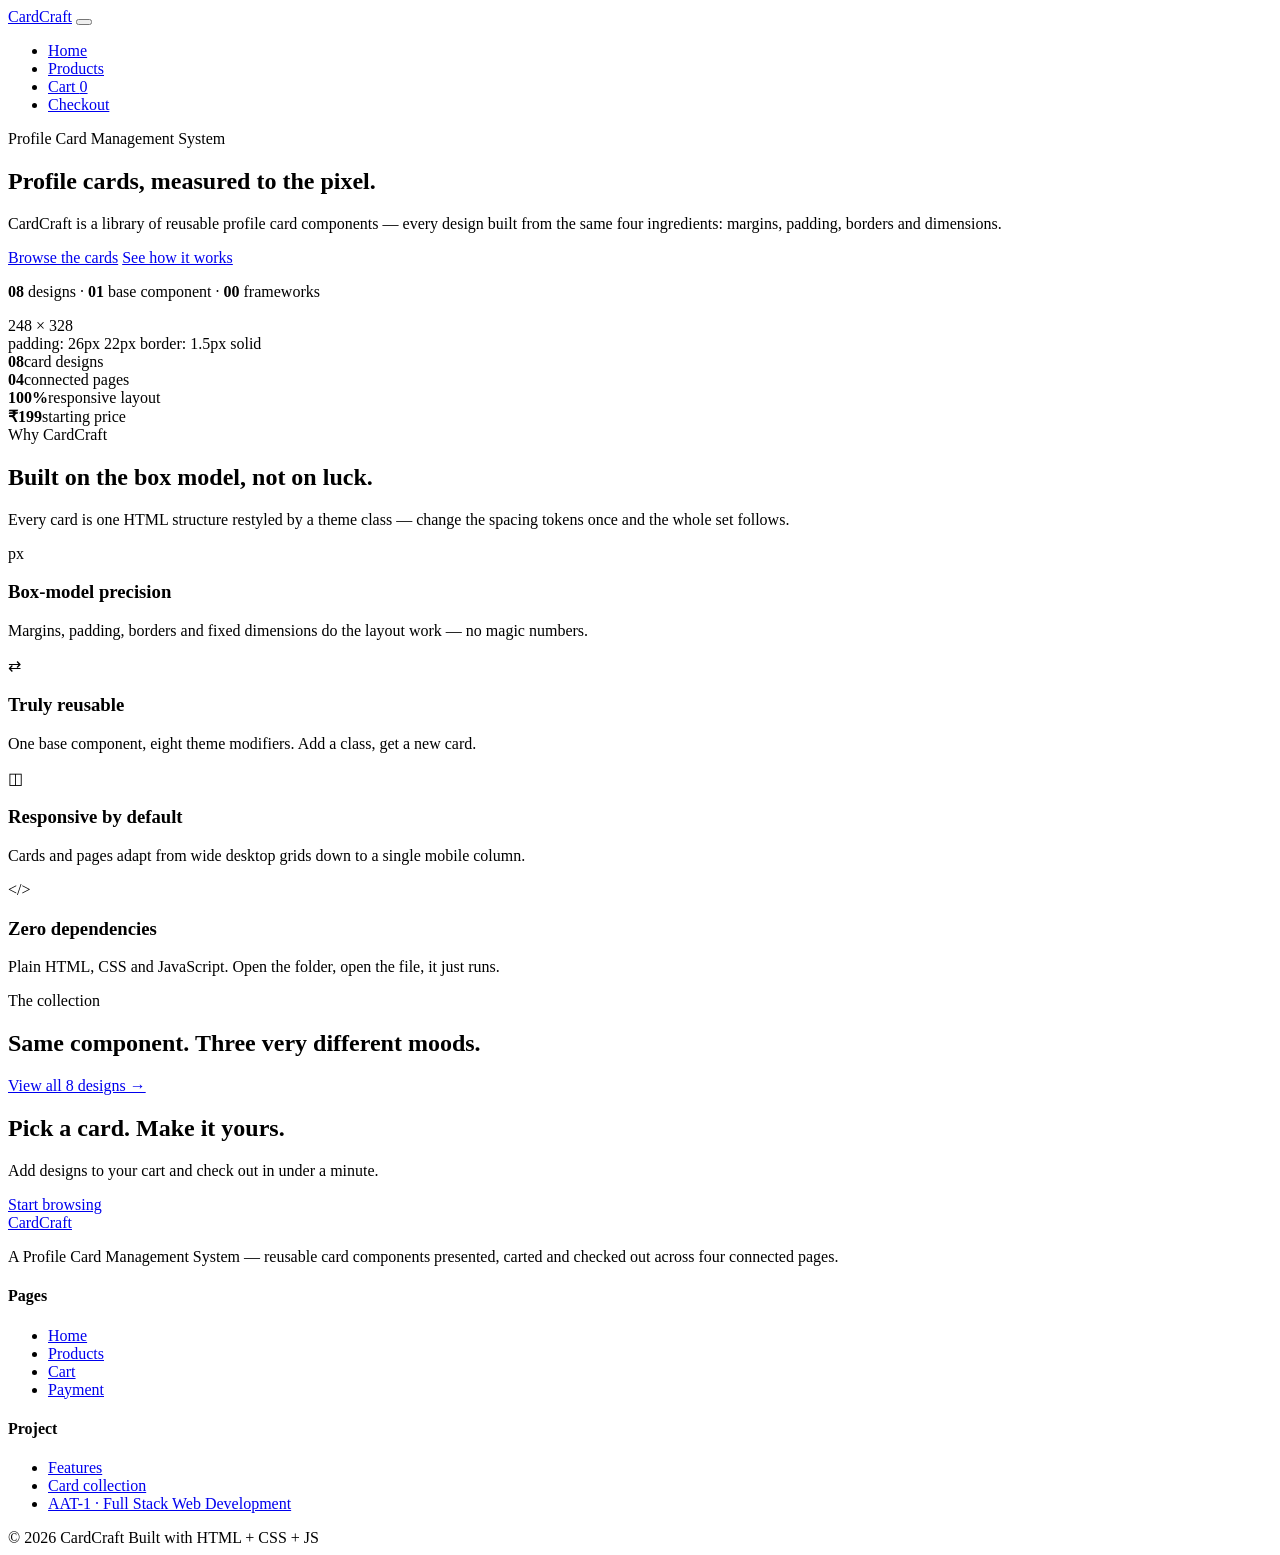
==== index.html @ 4a5d31cc "Add files via upload" ====
<!DOCTYPE html>
<html lang="en">
<head>
  <meta charset="UTF-8" />
  <meta name="viewport" content="width=device-width, initial-scale=1.0" />
  <title>CardCraft — Profile Card Management System</title>
  <meta name="description" content="A shop for reusable profile card components built with margins, padding, borders and dimensions." />
  <link rel="preconnect" href="https://fonts.googleapis.com" />
  <link rel="preconnect" href="https://fonts.gstatic.com" crossorigin />
  <link href="https://fonts.googleapis.com/css2?family=Bricolage+Grotesque:wght@600;800&family=IBM+Plex+Mono:wght@400;500;600&family=Instrument+Sans:wght@400;500;600;700&display=swap" rel="stylesheet" />
  <link rel="stylesheet" href="css/style.css" />
</head>
<body data-page="home">

  <!-- ═══════════ NAVBAR ═══════════ -->
  <header class="navbar">
    <div class="container nav-inner">
      <a href="index.html" class="brand"><span class="brand-mark"></span>CardCraft</a>
      <button class="burger" id="burger" aria-label="Open menu" aria-expanded="false">
        <span></span><span></span><span></span>
      </button>
      <ul class="nav-links" id="navLinks">
        <li><a href="index.html" class="active">Home</a></li>
        <li><a href="products.html">Products</a></li>
        <li><a href="cart.html" class="cart-link">Cart <span class="cart-badge" id="cartCount">0</span></a></li>
        <li><a href="payment.html">Checkout</a></li>
      </ul>
    </div>
  </header>

  <main>
    <!-- ═══════════ HERO ═══════════ -->
    <section class="hero">
      <div class="container hero-grid">
        <div>
          <span class="eyebrow">Profile Card Management System</span>
          <h1>Profile cards, measured to the <span class="accent">pixel</span>.</h1>
          <p class="hero-sub">
            CardCraft is a library of reusable profile card components — every design
            built from the same four ingredients: margins, padding, borders and dimensions.
          </p>
          <div class="hero-actions">
            <a href="products.html" class="btn btn-primary">Browse the cards</a>
            <a href="#features" class="btn btn-ghost">See how it works</a>
          </div>
          <p class="hero-note"><b>08</b> designs &middot; <b>01</b> base component &middot; <b>00</b> frameworks</p>
        </div>

        <!-- signature element: card on a design-tool canvas, selected -->
        <div class="canvas" aria-hidden="true">
          <div class="selection">
            <span class="handle tl"></span><span class="handle tr"></span>
            <span class="handle bl"></span><span class="handle br"></span>
            <div id="heroCard"></div>
            <span class="dim-tag">248 &times; 328</span>
          </div>
          <span class="spec-chip chip-1">padding: 26px 22px</span>
          <span class="spec-chip amber chip-2">border: 1.5px solid</span>
        </div>
      </div>
    </section>

    <!-- ═══════════ SPEC STRIP ═══════════ -->
    <section class="spec-strip">
      <div class="container spec-grid">
        <div class="spec-item"><b>08</b><span>card designs</span></div>
        <div class="spec-item"><b>04</b><span>connected pages</span></div>
        <div class="spec-item"><b>100%</b><span>responsive layout</span></div>
        <div class="spec-item"><b>&#8377;199</b><span>starting price</span></div>
      </div>
    </section>

    <!-- ═══════════ FEATURES ═══════════ -->
    <section class="section" id="features">
      <div class="container">
        <div class="section-head">
          <span class="eyebrow">Why CardCraft</span>
          <h2>Built on the box model, not on luck.</h2>
          <p>Every card is one HTML structure restyled by a theme class — change the
             spacing tokens once and the whole set follows.</p>
        </div>
        <div class="features-grid">
          <article class="feature">
            <div class="feature-icon">px</div>
            <h3>Box-model precision</h3>
            <p>Margins, padding, borders and fixed dimensions do the layout work — no magic numbers.</p>
          </article>
          <article class="feature">
            <div class="feature-icon">&#8644;</div>
            <h3>Truly reusable</h3>
            <p>One base component, eight theme modifiers. Add a class, get a new card.</p>
          </article>
          <article class="feature">
            <div class="feature-icon">&#9707;</div>
            <h3>Responsive by default</h3>
            <p>Cards and pages adapt from wide desktop grids down to a single mobile column.</p>
          </article>
          <article class="feature">
            <div class="feature-icon">&lt;/&gt;</div>
            <h3>Zero dependencies</h3>
            <p>Plain HTML, CSS and JavaScript. Open the folder, open the file, it just runs.</p>
          </article>
        </div>
      </div>
    </section>

    <!-- ═══════════ SHOWCASE ═══════════ -->
    <section class="section" style="padding-top:0;">
      <div class="container">
        <div class="section-head">
          <span class="eyebrow">The collection</span>
          <h2>Same component. Three very different moods.</h2>
        </div>
        <div class="showcase-grid" id="showcase">
          <!-- filled by js/script.js -->
        </div>
        <div class="showcase-more">
          <a href="products.html" class="btn btn-ghost">View all 8 designs &rarr;</a>
        </div>
      </div>
    </section>

    <!-- ═══════════ CTA ═══════════ -->
    <section class="section" style="padding-top:0;">
      <div class="container">
        <div class="cta-band">
          <h2>Pick a card. Make it yours.</h2>
          <p>Add designs to your cart and check out in under a minute.</p>
          <a href="products.html" class="btn btn-primary">Start browsing</a>
        </div>
      </div>
    </section>
  </main>

  <!-- ═══════════ FOOTER ═══════════ -->
  <footer class="footer">
    <div class="container">
      <div class="footer-grid">
        <div>
          <a href="index.html" class="brand"><span class="brand-mark"></span>CardCraft</a>
          <p class="footer-blurb">A Profile Card Management System — reusable card components
             presented, carted and checked out across four connected pages.</p>
        </div>
        <div>
          <h4>Pages</h4>
          <ul>
            <li><a href="index.html">Home</a></li>
            <li><a href="products.html">Products</a></li>
            <li><a href="cart.html">Cart</a></li>
            <li><a href="payment.html">Payment</a></li>
          </ul>
        </div>
        <div>
          <h4>Project</h4>
          <ul>
            <li><a href="#features">Features</a></li>
            <li><a href="products.html">Card collection</a></li>
            <li><a href="#">AAT-1 · Full Stack Web Development</a></li>
          </ul>
        </div>
      </div>
      <div class="footer-bottom">
        <span>&copy; 2026 CardCraft</span>
        <span>Built with HTML + CSS + JS</span>
      </div>
    </div>
  </footer>

  <div class="toast" id="toast" role="status" aria-live="polite"></div>
  <script src="js/script.js" defer></script>
</body>
</html>
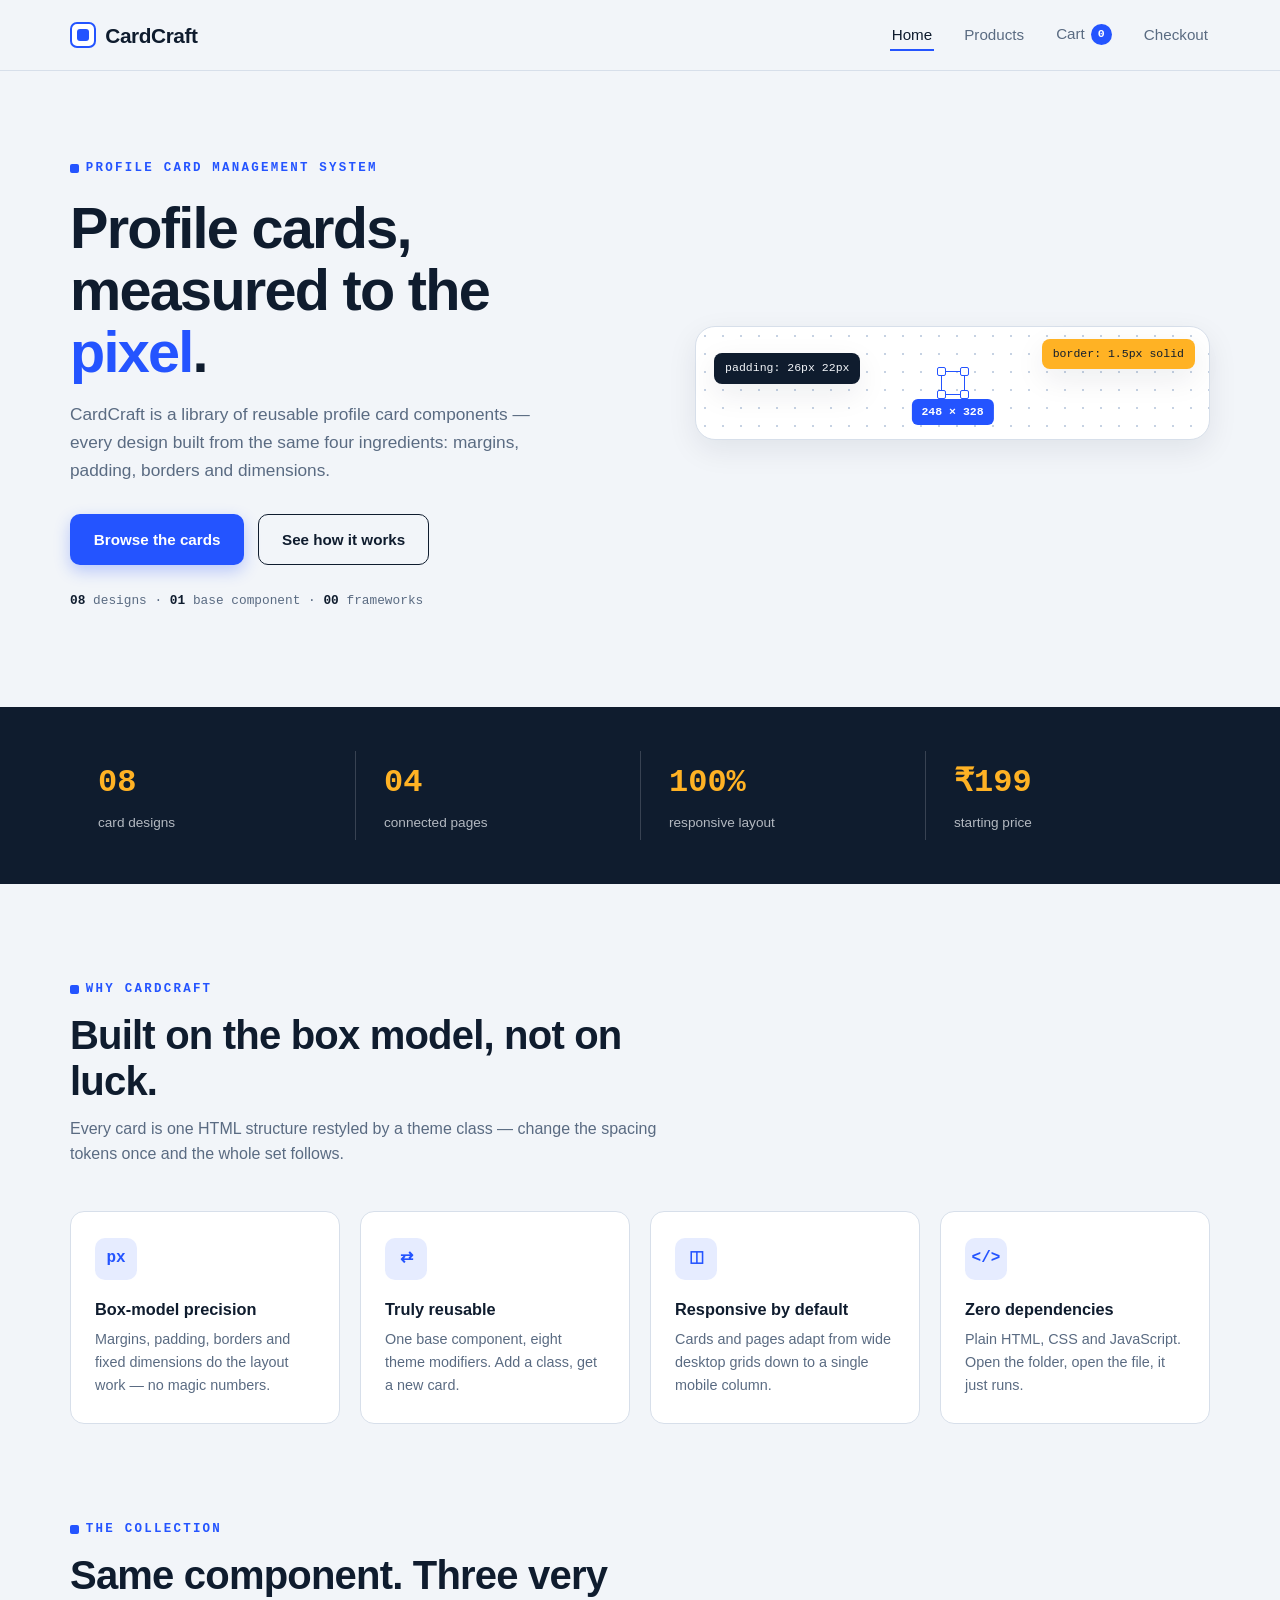
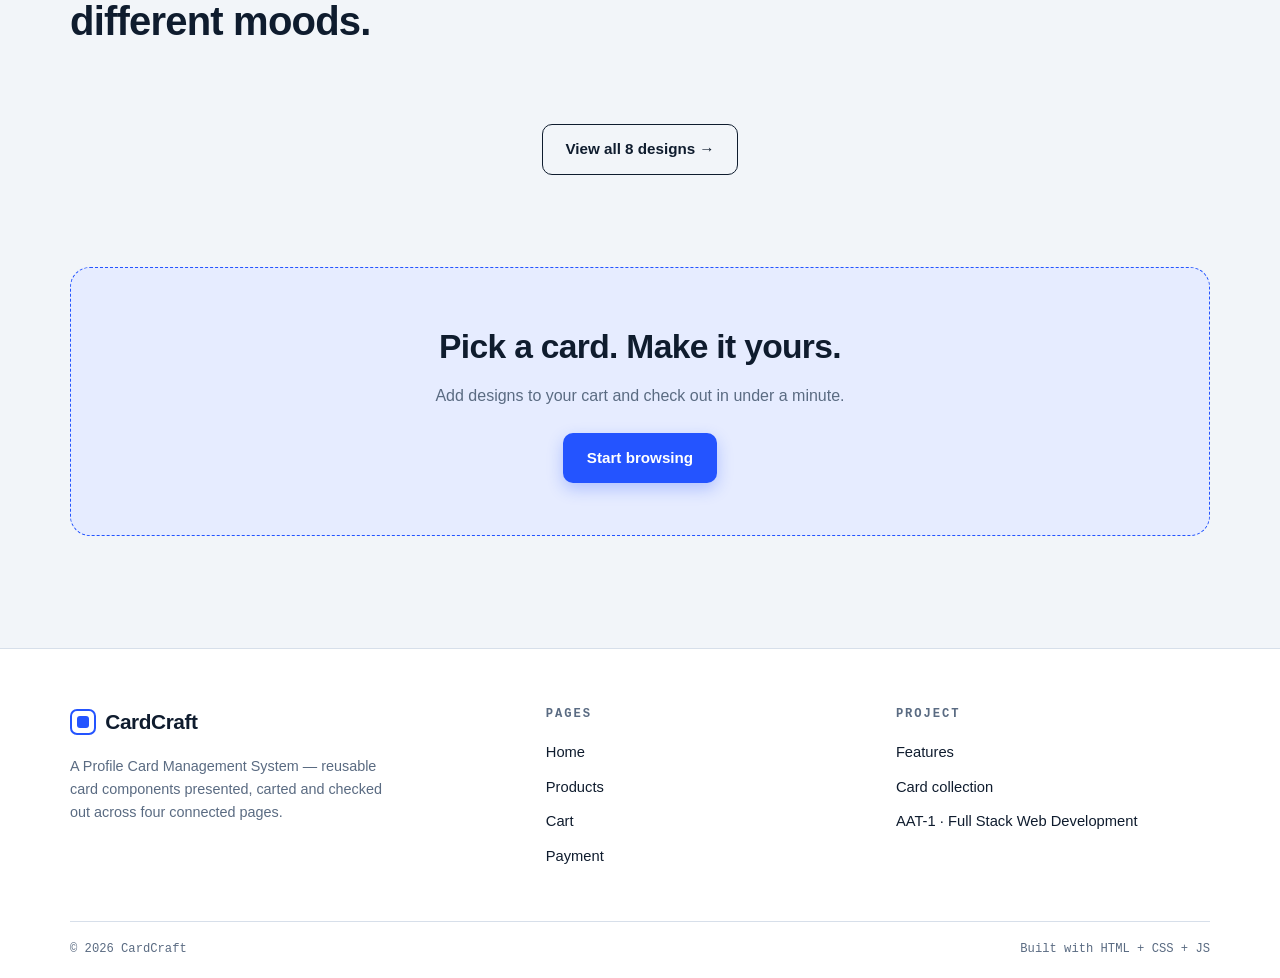
==== commit 88d27304: "Update index.html" ====
--- a/index.html
+++ b/index.html
@@ -8,7 +8,7 @@
   <link rel="preconnect" href="https://fonts.googleapis.com" />
   <link rel="preconnect" href="https://fonts.gstatic.com" crossorigin />
   <link href="https://fonts.googleapis.com/css2?family=Bricolage+Grotesque:wght@600;800&family=IBM+Plex+Mono:wght@400;500;600&family=Instrument+Sans:wght@400;500;600;700&display=swap" rel="stylesheet" />
-  <link rel="stylesheet" href="css/style.css" />
+  <link rel="stylesheet" href="style.css" />
 </head>
 <body data-page="home">
 
--- a/style.css
+++ b/style.css
@@ -0,0 +1,1056 @@
+/* ═══════════════════════════════════════════════════════════════
+   CARDCRAFT — Profile Card Management System  (AAT-1)
+   style.css — single shared stylesheet for all four pages
+   Design language: "design-tool blueprint" — dotted canvas,
+   selection outlines, and dimension labels, because this project
+   is literally about margins, padding, borders and dimensions.
+   ═══════════════════════════════════════════════════════════════ */
+
+/* ───────────────────────── 1. Design tokens ───────────────────────── */
+:root {
+  /* palette */
+  --paper: #f2f5f9;        /* blueprint paper background   */
+  --panel: #ffffff;        /* raised surfaces              */
+  --ink:   #0f1c2e;        /* primary text (deep navy)     */
+  --muted: #5a6b82;        /* secondary text               */
+  --line:  #d7dfea;        /* hairlines and borders        */
+  --dot:   #c6d2e3;        /* canvas grid dots             */
+  --blue:  #2454ff;        /* selection blue (accent)      */
+  --blue-ink: #1b41e6;     /* accent hover                 */
+  --blue-soft: #e6ecff;    /* accent tint                  */
+  --amber: #ffb224;        /* highlight / badge            */
+  --red:   #e5484d;        /* validation errors            */
+  --green: #18a06a;        /* success                      */
+
+  /* type */
+  --font-display: "Bricolage Grotesque", "Arial Black", sans-serif;
+  --font-body: "Instrument Sans", "Segoe UI", Arial, sans-serif;
+  --font-mono: "IBM Plex Mono", "Courier New", monospace;
+
+  /* geometry */
+  --radius: 14px;
+  --radius-sm: 10px;
+  --shadow: 0 10px 30px rgba(15, 28, 46, 0.08);
+  --shadow-lift: 0 16px 40px rgba(15, 28, 46, 0.14);
+}
+
+/* ───────────────────────── 2. Reset & base ───────────────────────── */
+* { margin: 0; padding: 0; box-sizing: border-box; }
+
+html { scroll-behavior: smooth; }
+
+body {
+  font-family: var(--font-body);
+  background: var(--paper);
+  color: var(--ink);
+  line-height: 1.6;
+  -webkit-font-smoothing: antialiased;
+}
+
+img { max-width: 100%; display: block; }
+a { color: inherit; text-decoration: none; }
+button { font-family: inherit; cursor: pointer; }
+input, select { font-family: inherit; }
+
+:focus-visible {
+  outline: 2px solid var(--blue);
+  outline-offset: 3px;
+  border-radius: 4px;
+}
+
+.container { width: min(1140px, 92%); margin-inline: auto; }
+
+/* mono eyebrow label used above every section heading */
+.eyebrow {
+  font-family: var(--font-mono);
+  font-size: 0.78rem;
+  font-weight: 600;
+  letter-spacing: 0.18em;
+  text-transform: uppercase;
+  color: var(--blue);
+  display: inline-flex;
+  align-items: center;
+  gap: 0.55em;
+}
+.eyebrow::before {
+  content: "";
+  width: 9px; height: 9px;
+  background: var(--blue);
+  border-radius: 2px;
+}
+
+.section { padding: 92px 0; }
+.section-head { max-width: 620px; margin-bottom: 44px; }
+.section-head h2 {
+  font-family: var(--font-display);
+  font-size: clamp(1.7rem, 3.4vw, 2.5rem);
+  font-weight: 800;
+  line-height: 1.15;
+  letter-spacing: -0.02em;
+  margin-top: 10px;
+}
+.section-head p { color: var(--muted); margin-top: 12px; }
+
+/* ───────────────────────── 3. Buttons ───────────────────────── */
+.btn {
+  display: inline-flex;
+  align-items: center;
+  justify-content: center;
+  gap: 0.5em;
+  padding: 0.8em 1.5em;
+  border-radius: var(--radius-sm);
+  border: 1.5px solid transparent;
+  font-weight: 600;
+  font-size: 0.95rem;
+  transition: transform 0.15s ease, background 0.15s ease, box-shadow 0.15s ease;
+}
+.btn:active { transform: translateY(1px); }
+
+.btn-primary {
+  background: var(--blue);
+  color: #fff;
+  box-shadow: 0 6px 16px rgba(36, 84, 255, 0.28);
+}
+.btn-primary:hover { background: var(--blue-ink); }
+
+.btn-ghost {
+  background: transparent;
+  color: var(--ink);
+  border-color: var(--ink);
+}
+.btn-ghost:hover { background: var(--ink); color: var(--paper); }
+
+.btn-block { width: 100%; }
+.btn[disabled] { opacity: 0.45; cursor: not-allowed; box-shadow: none; }
+
+/* ───────────────────────── 4. Navbar ───────────────────────── */
+.navbar {
+  position: sticky;
+  top: 0;
+  z-index: 50;
+  background: rgba(242, 245, 249, 0.88);
+  backdrop-filter: blur(10px);
+  border-bottom: 1.5px solid var(--line);
+}
+.nav-inner {
+  display: flex;
+  align-items: center;
+  justify-content: space-between;
+  padding: 16px 0;
+}
+.brand {
+  font-family: var(--font-display);
+  font-weight: 800;
+  font-size: 1.3rem;
+  letter-spacing: -0.02em;
+  display: inline-flex;
+  align-items: center;
+  gap: 0.45em;
+}
+.brand-mark {
+  width: 26px; height: 26px;
+  border: 2px solid var(--blue);
+  border-radius: 7px;
+  position: relative;
+  background: var(--panel);
+}
+.brand-mark::after {
+  content: "";
+  position: absolute;
+  inset: 5px;
+  background: var(--blue);
+  border-radius: 3px;
+}
+
+.nav-links {
+  display: flex;
+  align-items: center;
+  gap: 28px;
+  list-style: none;
+}
+.nav-links a {
+  font-weight: 500;
+  font-size: 0.95rem;
+  color: var(--muted);
+  padding: 6px 2px;
+  border-bottom: 2px solid transparent;
+  transition: color 0.15s ease;
+}
+.nav-links a:hover { color: var(--ink); }
+.nav-links a.active { color: var(--ink); border-bottom-color: var(--blue); }
+
+.cart-link { position: relative; display: inline-flex; align-items: center; gap: 6px; }
+.cart-badge {
+  min-width: 21px; height: 21px;
+  padding: 0 5px;
+  border-radius: 999px;
+  background: var(--blue);
+  color: #fff;
+  font-family: var(--font-mono);
+  font-size: 0.72rem;
+  font-weight: 600;
+  display: inline-flex;
+  align-items: center;
+  justify-content: center;
+}
+
+.burger {
+  display: none;
+  flex-direction: column;
+  gap: 5px;
+  background: none;
+  border: 1.5px solid var(--line);
+  border-radius: 8px;
+  padding: 9px 10px;
+}
+.burger span { width: 20px; height: 2px; background: var(--ink); border-radius: 2px; }
+
+/* ───────────────────────── 5. Hero (landing) ───────────────────────── */
+.hero { padding: 84px 0 96px; overflow: hidden; }
+.hero-grid {
+  display: grid;
+  grid-template-columns: 1.05fr 0.95fr;
+  gap: 56px;
+  align-items: center;
+}
+.hero h1 {
+  font-family: var(--font-display);
+  font-size: clamp(2.3rem, 5vw, 3.6rem);
+  font-weight: 800;
+  line-height: 1.08;
+  letter-spacing: -0.03em;
+  margin-top: 16px;
+}
+.hero h1 .accent { color: var(--blue); }
+.hero-sub { color: var(--muted); font-size: 1.08rem; max-width: 480px; margin-top: 18px; }
+.hero-actions { display: flex; gap: 14px; margin-top: 30px; flex-wrap: wrap; }
+.hero-note {
+  margin-top: 26px;
+  font-family: var(--font-mono);
+  font-size: 0.8rem;
+  color: var(--muted);
+}
+.hero-note b { color: var(--ink); }
+
+/* the "canvas" — dotted grid stage that holds the signature card */
+.canvas {
+  position: relative;
+  border: 1.5px solid var(--line);
+  border-radius: 20px;
+  background-color: var(--panel);
+  background-image: radial-gradient(var(--dot) 1.2px, transparent 1.2px);
+  background-size: 18px 18px;
+  padding: 56px 40px;
+  display: flex;
+  justify-content: center;
+  box-shadow: var(--shadow);
+}
+
+/* selection frame — the Figma-style outline + handles + dimensions */
+.selection { position: relative; }
+.selection::before {
+  content: "";
+  position: absolute;
+  inset: -12px;
+  border: 1.5px solid var(--blue);
+  border-radius: 4px;
+  pointer-events: none;
+}
+.handle {
+  position: absolute;
+  width: 9px; height: 9px;
+  background: #fff;
+  border: 1.5px solid var(--blue);
+  border-radius: 2px;
+  z-index: 2;
+}
+.handle.tl { top: -16px; left: -16px; }
+.handle.tr { top: -16px; right: -16px; }
+.handle.bl { bottom: -16px; left: -16px; }
+.handle.br { bottom: -16px; right: -16px; }
+
+.dim-tag {
+  position: absolute;
+  left: 50%;
+  bottom: -42px;
+  transform: translateX(-50%);
+  background: var(--blue);
+  color: #fff;
+  font-family: var(--font-mono);
+  font-size: 0.72rem;
+  font-weight: 600;
+  padding: 4px 10px;
+  border-radius: 6px;
+  white-space: nowrap;
+}
+
+/* floating spec chips around the hero card */
+.spec-chip {
+  position: absolute;
+  background: var(--ink);
+  color: var(--paper);
+  font-family: var(--font-mono);
+  font-size: 0.72rem;
+  padding: 6px 11px;
+  border-radius: 8px;
+  box-shadow: var(--shadow);
+  white-space: nowrap;
+}
+.spec-chip.amber { background: var(--amber); color: var(--ink); }
+.chip-1 { top: 26px; left: 18px; }
+.chip-2 { bottom: 70px; right: 14px; }
+
+@keyframes floaty {
+  0%, 100% { transform: translateY(0); }
+  50% { transform: translateY(-7px); }
+}
+.canvas .selection { animation: floaty 5.5s ease-in-out infinite; }
+@media (prefers-reduced-motion: reduce) {
+  .canvas .selection { animation: none; }
+  html { scroll-behavior: auto; }
+}
+
+/* ───────────────────────── 6. Spec strip (stats) ───────────────────────── */
+.spec-strip { background: var(--ink); color: var(--paper); }
+.spec-grid {
+  display: grid;
+  grid-template-columns: repeat(4, 1fr);
+  padding: 44px 0;
+}
+.spec-item {
+  padding: 6px 28px;
+  border-left: 1.5px solid rgba(242, 245, 249, 0.18);
+}
+.spec-item:first-child { border-left: none; }
+.spec-item b {
+  display: block;
+  font-family: var(--font-mono);
+  font-size: 2rem;
+  font-weight: 600;
+  color: var(--amber);
+}
+.spec-item span { font-size: 0.85rem; color: rgba(242, 245, 249, 0.72); }
+
+/* ───────────────────────── 7. Feature cards ───────────────────────── */
+.features-grid {
+  display: grid;
+  grid-template-columns: repeat(4, 1fr);
+  gap: 20px;
+}
+.feature {
+  background: var(--panel);
+  border: 1.5px solid var(--line);
+  border-radius: var(--radius);
+  padding: 26px 24px;
+  transition: transform 0.18s ease, box-shadow 0.18s ease, border-color 0.18s ease;
+}
+.feature:hover {
+  transform: translateY(-4px);
+  box-shadow: var(--shadow-lift);
+  border-color: var(--blue);
+}
+.feature-icon {
+  width: 42px; height: 42px;
+  border-radius: 10px;
+  background: var(--blue-soft);
+  color: var(--blue);
+  display: grid;
+  place-items: center;
+  font-family: var(--font-mono);
+  font-weight: 600;
+  margin-bottom: 16px;
+}
+.feature h3 { font-size: 1.02rem; font-weight: 700; margin-bottom: 6px; }
+.feature p { font-size: 0.9rem; color: var(--muted); }
+
+/* ───────────────────────── 8. Showcase (landing preview) ───────────────────────── */
+.showcase-grid {
+  display: grid;
+  grid-template-columns: repeat(3, 1fr);
+  gap: 22px;
+}
+.showcase-cell {
+  border: 1.5px solid var(--line);
+  border-radius: var(--radius);
+  background-color: var(--panel);
+  background-image: radial-gradient(var(--dot) 1.2px, transparent 1.2px);
+  background-size: 18px 18px;
+  padding: 34px 20px;
+  display: flex;
+  justify-content: center;
+}
+.showcase-more { text-align: center; margin-top: 36px; }
+
+/* ───────────────────────── 9. CTA band ───────────────────────── */
+.cta-band {
+  border: 1.5px dashed var(--blue);
+  border-radius: 20px;
+  background: var(--blue-soft);
+  padding: 52px 40px;
+  text-align: center;
+}
+.cta-band h2 {
+  font-family: var(--font-display);
+  font-size: clamp(1.5rem, 3vw, 2.1rem);
+  font-weight: 800;
+  letter-spacing: -0.02em;
+}
+.cta-band p { color: var(--muted); margin: 10px 0 24px; }
+
+/* ───────────────────────── 10. Page hero (inner pages) ───────────────────────── */
+.page-head { padding: 60px 0 8px; }
+.page-head h1 {
+  font-family: var(--font-display);
+  font-size: clamp(1.9rem, 4vw, 2.7rem);
+  font-weight: 800;
+  letter-spacing: -0.02em;
+  margin-top: 12px;
+}
+.page-head p { color: var(--muted); margin-top: 10px; max-width: 560px; }
+
+/* ───────────────────────── 11. Product grid ───────────────────────── */
+.filter-row {
+  display: flex;
+  gap: 10px;
+  flex-wrap: wrap;
+  margin: 30px 0 34px;
+}
+.chip {
+  font-family: var(--font-mono);
+  font-size: 0.8rem;
+  font-weight: 500;
+  padding: 8px 16px;
+  border-radius: 999px;
+  border: 1.5px solid var(--line);
+  background: var(--panel);
+  color: var(--muted);
+  transition: all 0.15s ease;
+}
+.chip:hover { border-color: var(--blue); color: var(--blue); }
+.chip.active { background: var(--ink); border-color: var(--ink); color: var(--paper); }
+
+.product-grid {
+  display: grid;
+  grid-template-columns: repeat(auto-fill, minmax(300px, 1fr));
+  gap: 24px;
+  padding-bottom: 96px;
+}
+.product {
+  background: var(--panel);
+  border: 1.5px solid var(--line);
+  border-radius: var(--radius);
+  overflow: hidden;
+  display: flex;
+  flex-direction: column;
+  transition: transform 0.18s ease, box-shadow 0.18s ease;
+}
+.product:hover { transform: translateY(-5px); box-shadow: var(--shadow-lift); }
+
+/* stage = dotted canvas where the live card component is rendered */
+.product-stage {
+  background-color: var(--paper);
+  background-image: radial-gradient(var(--dot) 1.2px, transparent 1.2px);
+  background-size: 16px 16px;
+  border-bottom: 1.5px solid var(--line);
+  padding: 34px 18px;
+  display: flex;
+  justify-content: center;
+  position: relative;
+}
+/* hover = "select the layer": outline + dimension tag appear */
+.product-stage .hover-frame {
+  position: absolute;
+  inset: 14px;
+  border: 1.5px solid var(--blue);
+  border-radius: 6px;
+  opacity: 0;
+  transition: opacity 0.18s ease;
+  pointer-events: none;
+}
+.product-stage .hover-dims {
+  position: absolute;
+  top: 20px;
+  right: 22px;
+  background: var(--blue);
+  color: #fff;
+  font-family: var(--font-mono);
+  font-size: 0.68rem;
+  font-weight: 600;
+  padding: 3px 8px;
+  border-radius: 5px;
+  opacity: 0;
+  transition: opacity 0.18s ease;
+  pointer-events: none;
+}
+.product:hover .hover-frame,
+.product:hover .hover-dims { opacity: 1; }
+
+.product-info { padding: 20px 22px 22px; display: flex; flex-direction: column; gap: 6px; flex: 1; }
+.product-info h3 { font-size: 1.08rem; font-weight: 700; }
+.product-info .tagline { font-size: 0.88rem; color: var(--muted); flex: 1; }
+.product-meta {
+  display: flex;
+  align-items: center;
+  justify-content: space-between;
+  margin-top: 14px;
+}
+.price {
+  font-family: var(--font-mono);
+  font-weight: 600;
+  font-size: 1.1rem;
+}
+.add-btn {
+  background: var(--ink);
+  color: var(--paper);
+  border: none;
+  border-radius: var(--radius-sm);
+  padding: 0.65em 1.2em;
+  font-weight: 600;
+  font-size: 0.88rem;
+  transition: background 0.15s ease, transform 0.15s ease;
+}
+.add-btn:hover { background: var(--blue); }
+.add-btn.added { background: var(--green); }
+.add-btn:active { transform: scale(0.96); }
+
+/* ═══════════════════════════════════════════════════════════════
+   12. THE PROFILE CARD COMPONENT  (.pcard)
+   One reusable base class + eight theme modifiers.
+   This block is the heart of the assignment: every theme is built
+   from margins, padding, borders, dimensions and box shadows.
+   ═══════════════════════════════════════════════════════════════ */
+.pcard {
+  width: 248px;                 /* fixed dimension            */
+  padding: 26px 22px 22px;      /* inner spacing              */
+  border: 1.5px solid var(--line);
+  border-radius: 18px;
+  background: #fff;
+  display: flex;
+  flex-direction: column;
+  align-items: center;
+  text-align: center;
+  font-family: var(--font-body);
+}
+.pcard-cover { display: none; }  /* only some themes use a cover strip */
+.pcard-avatar {
+  width: 64px; height: 64px;
+  border-radius: 50%;
+  display: grid;
+  place-items: center;
+  color: #fff;
+  font-weight: 700;
+  font-size: 1.15rem;
+  letter-spacing: 0.02em;
+  background: linear-gradient(135deg, #64748b, #334155);
+  margin-bottom: 14px;          /* margin separates avatar from name */
+}
+.pcard-name { font-size: 1.06rem; font-weight: 700; line-height: 1.3; }
+.pcard-role { font-size: 0.82rem; color: var(--muted); margin-top: 3px; }
+.pcard-stats {
+  display: flex;
+  justify-content: center;
+  gap: 20px;
+  margin: 16px 0 18px;
+  padding-top: 14px;
+  border-top: 1.5px solid var(--line);
+  width: 100%;
+}
+.pcard-stats div { display: flex; flex-direction: column; }
+.pcard-stats b { font-size: 0.95rem; font-weight: 700; }
+.pcard-stats span { font-size: 0.66rem; text-transform: uppercase; letter-spacing: 0.06em; color: var(--muted); }
+.pcard-btn {
+  display: inline-block;
+  width: 100%;
+  padding: 0.62em 1em;
+  border-radius: 999px;
+  background: var(--ink);
+  color: #fff;
+  font-weight: 600;
+  font-size: 0.85rem;
+}
+
+/* — theme 1 · Minimal Classic — */
+.t-minimal { box-shadow: 0 8px 22px rgba(15, 28, 46, 0.07); }
+
+/* — theme 2 · Sunset Gradient — */
+.t-gradient {
+  background: linear-gradient(145deg, #ff6b4a, #ff3d77);
+  border-color: transparent;
+  color: #fff;
+  box-shadow: 0 14px 34px rgba(255, 61, 119, 0.35);
+}
+.t-gradient .pcard-role { color: rgba(255, 255, 255, 0.85); }
+.t-gradient .pcard-stats { border-top-color: rgba(255, 255, 255, 0.3); }
+.t-gradient .pcard-stats span { color: rgba(255, 255, 255, 0.8); }
+.t-gradient .pcard-avatar { background: rgba(255, 255, 255, 0.22); border: 1.5px solid rgba(255, 255, 255, 0.55); }
+.t-gradient .pcard-btn { background: #fff; color: #ff3d77; }
+
+/* — theme 3 · Dark Mode Pro — */
+.t-dark {
+  background: #14141c;
+  border-color: #2b2b3a;
+  color: #ecebf2;
+  box-shadow: 0 14px 34px rgba(10, 10, 18, 0.45);
+}
+.t-dark .pcard-role { color: #9a99ad; }
+.t-dark .pcard-stats { border-top-color: #2b2b3a; }
+.t-dark .pcard-stats span { color: #9a99ad; }
+.t-dark .pcard-avatar { background: linear-gradient(135deg, #0fc2c0, #2454ff); }
+.t-dark .pcard-btn { background: #ecebf2; color: #14141c; }
+
+/* — theme 4 · Glass Aurora — */
+.t-glass {
+  background: rgba(255, 255, 255, 0.16);
+  backdrop-filter: blur(14px);
+  -webkit-backdrop-filter: blur(14px);
+  border: 1.5px solid rgba(255, 255, 255, 0.5);
+  color: #fff;
+  box-shadow: 0 16px 40px rgba(20, 40, 90, 0.35);
+}
+.t-glass .pcard-role { color: rgba(255, 255, 255, 0.85); }
+.t-glass .pcard-stats { border-top-color: rgba(255, 255, 255, 0.35); }
+.t-glass .pcard-stats span { color: rgba(255, 255, 255, 0.8); }
+.t-glass .pcard-avatar { background: rgba(255, 255, 255, 0.25); border: 1.5px solid rgba(255, 255, 255, 0.6); }
+.t-glass .pcard-btn { background: #fff; color: #4338ca; }
+/* aurora backdrop behind the glass card */
+.stage-glass {
+  background-image: linear-gradient(135deg, #0fc2c0, #5d5fef 55%, #9b5cf6) !important;
+  background-size: cover !important;
+}
+
+/* — theme 5 · Corporate Edge — */
+.t-corporate { padding-top: 0; overflow: hidden; }
+.t-corporate .pcard-cover {
+  display: block;
+  width: calc(100% + 44px);     /* stretch past the padding      */
+  margin: 0 -22px;              /* negative margin trick          */
+  height: 62px;
+  background: #1f3a5f;
+}
+.t-corporate .pcard-avatar {
+  margin-top: -31px;            /* overlap the cover strip        */
+  border: 3px solid #fff;
+  background: linear-gradient(135deg, #33557f, #1f3a5f);
+}
+.t-corporate .pcard-btn { background: #1f3a5f; }
+
+/* — theme 6 · Neo Brutalist — */
+.t-brutal {
+  background: #ffe14d;
+  border: 3px solid #111;
+  border-radius: 8px;
+  box-shadow: 8px 8px 0 #111;
+  color: #111;
+}
+.t-brutal .pcard-role { color: #444; font-weight: 600; }
+.t-brutal .pcard-stats { border-top: 3px solid #111; }
+.t-brutal .pcard-stats span { color: #444; }
+.t-brutal .pcard-avatar { background: #111; border-radius: 8px; }
+.t-brutal .pcard-btn { background: #111; border-radius: 8px; }
+
+/* — theme 7 · Pastel Bloom — */
+.t-pastel {
+  background: #fff0f3;
+  border-color: #f6c6d3;
+  border-radius: 26px;
+  box-shadow: 0 10px 26px rgba(232, 106, 146, 0.2);
+}
+.t-pastel .pcard-avatar { background: linear-gradient(135deg, #f99bb6, #e86a92); }
+.t-pastel .pcard-stats { border-top-color: #f6c6d3; }
+.t-pastel .pcard-btn { background: #e86a92; }
+
+/* — theme 8 · Dev Terminal — */
+.t-terminal {
+  background: #0b1220;
+  border-color: #1e3a2f;
+  border-radius: 12px;
+  color: #d7fbe8;
+  font-family: var(--font-mono);
+  box-shadow: 0 14px 34px rgba(4, 12, 8, 0.5);
+}
+.t-terminal .pcard-role { color: #34d399; font-size: 0.76rem; }
+.t-terminal .pcard-stats { border-top: 1.5px dashed #1e3a2f; }
+.t-terminal .pcard-stats span { color: #6ee7b7; }
+.t-terminal .pcard-avatar { background: linear-gradient(135deg, #10b981, #047857); border-radius: 10px; }
+.t-terminal .pcard-btn { background: transparent; border: 1.5px solid #34d399; color: #34d399; border-radius: 8px; }
+
+/* ───────────────────────── 13. Cart page ───────────────────────── */
+.cart-layout {
+  display: grid;
+  grid-template-columns: 1fr 350px;
+  gap: 28px;
+  align-items: start;
+  padding: 34px 0 96px;
+}
+.cart-list {
+  background: var(--panel);
+  border: 1.5px solid var(--line);
+  border-radius: var(--radius);
+  overflow: hidden;
+}
+.cart-row {
+  display: grid;
+  grid-template-columns: 58px 1fr auto auto auto;
+  gap: 18px;
+  align-items: center;
+  padding: 18px 22px;
+  border-bottom: 1.5px solid var(--line);
+}
+.cart-row:last-child { border-bottom: none; }
+.swatch {
+  width: 54px; height: 54px;
+  border-radius: 12px;
+  border: 1.5px solid var(--line);
+}
+.sw-minimal   { background: #fff; }
+.sw-gradient  { background: linear-gradient(145deg, #ff6b4a, #ff3d77); }
+.sw-dark      { background: #14141c; }
+.sw-glass     { background: linear-gradient(135deg, #0fc2c0, #5d5fef); }
+.sw-corporate { background: #1f3a5f; }
+.sw-brutal    { background: #ffe14d; border: 2px solid #111; }
+.sw-pastel    { background: #fdd4de; }
+.sw-terminal  { background: #0b1220; border-color: #1e3a2f; }
+
+.cart-item-name { font-weight: 700; font-size: 0.98rem; }
+.cart-item-price { font-family: var(--font-mono); font-size: 0.8rem; color: var(--muted); }
+
+.qty {
+  display: inline-flex;
+  align-items: center;
+  border: 1.5px solid var(--line);
+  border-radius: 999px;
+  overflow: hidden;
+}
+.qty button {
+  width: 32px; height: 32px;
+  border: none;
+  background: transparent;
+  font-size: 1rem;
+  font-weight: 600;
+  color: var(--ink);
+  transition: background 0.12s ease;
+}
+.qty button:hover { background: var(--blue-soft); color: var(--blue); }
+.qty output {
+  min-width: 30px;
+  text-align: center;
+  font-family: var(--font-mono);
+  font-size: 0.9rem;
+  font-weight: 600;
+}
+.line-total { font-family: var(--font-mono); font-weight: 600; min-width: 74px; text-align: right; }
+.remove-btn {
+  width: 32px; height: 32px;
+  border: 1.5px solid var(--line);
+  border-radius: 8px;
+  background: transparent;
+  color: var(--muted);
+  font-size: 0.95rem;
+  transition: all 0.12s ease;
+}
+.remove-btn:hover { border-color: var(--red); color: var(--red); background: #fdecec; }
+
+/* summary panel — styled like a spec / invoice sheet */
+.summary {
+  background: var(--panel);
+  border: 1.5px solid var(--line);
+  border-radius: var(--radius);
+  padding: 26px 24px;
+  position: sticky;
+  top: 92px;
+}
+.summary h3 {
+  font-family: var(--font-mono);
+  font-size: 0.8rem;
+  font-weight: 600;
+  letter-spacing: 0.16em;
+  text-transform: uppercase;
+  color: var(--muted);
+  padding-bottom: 14px;
+  border-bottom: 1.5px dashed var(--line);
+  margin-bottom: 16px;
+}
+.summary-line {
+  display: flex;
+  justify-content: space-between;
+  font-size: 0.92rem;
+  color: var(--muted);
+  margin-bottom: 10px;
+}
+.summary-line span:last-child { font-family: var(--font-mono); color: var(--ink); }
+.summary-total {
+  display: flex;
+  justify-content: space-between;
+  align-items: baseline;
+  border-top: 1.5px dashed var(--line);
+  padding-top: 14px;
+  margin: 14px 0 20px;
+  font-weight: 700;
+}
+.summary-total span:last-child { font-family: var(--font-mono); font-size: 1.3rem; }
+.summary-note {
+  margin-top: 14px;
+  font-size: 0.78rem;
+  color: var(--muted);
+  text-align: center;
+}
+
+/* empty state — an invitation to act */
+.empty-state {
+  border: 1.5px dashed var(--line);
+  border-radius: 20px;
+  background: var(--panel);
+  text-align: center;
+  padding: 76px 30px;
+  margin: 34px 0 96px;
+}
+.empty-mark {
+  width: 66px; height: 66px;
+  margin: 0 auto 20px;
+  border: 1.5px dashed var(--blue);
+  border-radius: 16px;
+  display: grid;
+  place-items: center;
+  font-family: var(--font-mono);
+  font-size: 1.4rem;
+  color: var(--blue);
+}
+.empty-state h2 { font-family: var(--font-display); font-weight: 800; font-size: 1.5rem; }
+.empty-state p { color: var(--muted); margin: 8px 0 24px; }
+
+/* ───────────────────────── 14. Payment page ───────────────────────── */
+.pay-layout {
+  display: grid;
+  grid-template-columns: 1.15fr 0.85fr;
+  gap: 28px;
+  align-items: start;
+  padding: 34px 0 96px;
+}
+.pay-form {
+  background: var(--panel);
+  border: 1.5px solid var(--line);
+  border-radius: var(--radius);
+  padding: 30px 28px;
+}
+.pay-form fieldset { border: none; margin-bottom: 26px; }
+.pay-form legend {
+  font-family: var(--font-mono);
+  font-size: 0.8rem;
+  font-weight: 600;
+  letter-spacing: 0.16em;
+  text-transform: uppercase;
+  color: var(--blue);
+  margin-bottom: 16px;
+}
+.form-grid { display: grid; grid-template-columns: 1fr 1fr; gap: 16px; }
+.field { display: flex; flex-direction: column; }
+.field.full { grid-column: 1 / -1; }
+.field label { font-size: 0.85rem; font-weight: 600; margin-bottom: 6px; }
+.field input {
+  padding: 12px 14px;
+  border: 1.5px solid var(--line);
+  border-radius: var(--radius-sm);
+  font-size: 0.95rem;
+  background: var(--paper);
+  transition: border-color 0.15s ease, box-shadow 0.15s ease;
+}
+.field input:focus {
+  outline: none;
+  border-color: var(--blue);
+  box-shadow: 0 0 0 3px rgba(36, 84, 255, 0.15);
+}
+.field input.mono { font-family: var(--font-mono); letter-spacing: 0.04em; }
+.field input.invalid { border-color: var(--red); background: #fff7f7; }
+.err {
+  font-size: 0.76rem;
+  color: var(--red);
+  margin-top: 5px;
+  min-height: 1em;
+  visibility: hidden;
+}
+.err.show { visibility: visible; }
+.accepted {
+  font-family: var(--font-mono);
+  font-size: 0.72rem;
+  color: var(--muted);
+  letter-spacing: 0.08em;
+  margin-top: -6px;
+  margin-bottom: 16px;
+}
+
+/* order summary items on payment page */
+.mini-item {
+  display: flex;
+  align-items: center;
+  gap: 12px;
+  margin-bottom: 12px;
+  font-size: 0.9rem;
+}
+.mini-item .swatch { width: 38px; height: 38px; border-radius: 9px; }
+.mini-item .m-name { flex: 1; font-weight: 600; }
+.mini-item .m-qty { font-family: var(--font-mono); font-size: 0.78rem; color: var(--muted); }
+.mini-item .m-price { font-family: var(--font-mono); font-weight: 600; }
+
+/* ───────────────────────── 15. Toast & modal ───────────────────────── */
+.toast {
+  position: fixed;
+  left: 50%;
+  bottom: 28px;
+  transform: translate(-50%, 80px);
+  background: var(--ink);
+  color: var(--paper);
+  padding: 12px 22px;
+  border-radius: 12px;
+  font-size: 0.9rem;
+  font-weight: 500;
+  box-shadow: var(--shadow-lift);
+  opacity: 0;
+  transition: transform 0.25s ease, opacity 0.25s ease;
+  z-index: 90;
+  pointer-events: none;
+}
+.toast.show { transform: translate(-50%, 0); opacity: 1; }
+
+.modal-overlay {
+  position: fixed;
+  inset: 0;
+  background: rgba(15, 28, 46, 0.55);
+  backdrop-filter: blur(4px);
+  display: none;
+  align-items: center;
+  justify-content: center;
+  z-index: 100;
+  padding: 20px;
+}
+.modal-overlay.show { display: flex; }
+.modal {
+  background: var(--panel);
+  border-radius: 20px;
+  padding: 44px 38px;
+  max-width: 420px;
+  width: 100%;
+  text-align: center;
+  animation: pop 0.3s ease;
+}
+@keyframes pop {
+  from { transform: scale(0.85); opacity: 0; }
+  to   { transform: scale(1); opacity: 1; }
+}
+.check-mark {
+  width: 72px; height: 72px;
+  margin: 0 auto 20px;
+  border-radius: 50%;
+  background: var(--green);
+  color: #fff;
+  font-size: 2rem;
+  display: grid;
+  place-items: center;
+}
+.modal h2 { font-family: var(--font-display); font-weight: 800; font-size: 1.5rem; }
+.modal .order-id {
+  font-family: var(--font-mono);
+  font-size: 0.85rem;
+  background: var(--paper);
+  border: 1.5px dashed var(--line);
+  border-radius: 8px;
+  display: inline-block;
+  padding: 6px 14px;
+  margin: 14px 0 8px;
+}
+.modal p { color: var(--muted); font-size: 0.92rem; margin-bottom: 22px; }
+
+/* ───────────────────────── 16. Footer ───────────────────────── */
+.footer {
+  border-top: 1.5px solid var(--line);
+  background: var(--panel);
+  padding: 56px 0 0;
+  margin-top: 20px;
+}
+.footer-grid {
+  display: grid;
+  grid-template-columns: 1.4fr 1fr 1fr;
+  gap: 36px;
+  padding-bottom: 44px;
+}
+.footer-blurb { color: var(--muted); font-size: 0.9rem; max-width: 320px; margin-top: 12px; }
+.footer h4 {
+  font-family: var(--font-mono);
+  font-size: 0.76rem;
+  font-weight: 600;
+  letter-spacing: 0.16em;
+  text-transform: uppercase;
+  color: var(--muted);
+  margin-bottom: 14px;
+}
+.footer ul { list-style: none; }
+.footer li { margin-bottom: 9px; }
+.footer li a { font-size: 0.92rem; color: var(--ink); }
+.footer li a:hover { color: var(--blue); }
+.footer-bottom {
+  border-top: 1.5px solid var(--line);
+  padding: 18px 0;
+  display: flex;
+  justify-content: space-between;
+  gap: 12px;
+  flex-wrap: wrap;
+  font-family: var(--font-mono);
+  font-size: 0.76rem;
+  color: var(--muted);
+}
+
+/* ───────────────────────── 17. Responsive ───────────────────────── */
+@media (max-width: 980px) {
+  .hero-grid { grid-template-columns: 1fr; gap: 48px; }
+  .hero { padding: 60px 0 76px; }
+  .features-grid { grid-template-columns: repeat(2, 1fr); }
+  .showcase-grid { grid-template-columns: repeat(2, 1fr); }
+  .showcase-cell:last-child { display: none; }
+  .cart-layout, .pay-layout { grid-template-columns: 1fr; }
+  .summary { position: static; }
+}
+
+@media (max-width: 820px) {
+  .burger { display: flex; }
+  .nav-links {
+    position: absolute;
+    top: 100%;
+    left: 0;
+    right: 0;
+    background: var(--panel);
+    border-bottom: 1.5px solid var(--line);
+    flex-direction: column;
+    align-items: flex-start;
+    gap: 0;
+    padding: 10px 4%;
+    display: none;
+  }
+  .nav-links.open { display: flex; }
+  .nav-links li { width: 100%; }
+  .nav-links a { display: block; padding: 13px 4px; width: 100%; }
+  .spec-grid { grid-template-columns: repeat(2, 1fr); row-gap: 26px; }
+  .spec-item:nth-child(3) { border-left: none; }
+}
+
+@media (max-width: 620px) {
+  .section { padding: 66px 0; }
+  .features-grid, .showcase-grid { grid-template-columns: 1fr; }
+  .showcase-cell:last-child { display: flex; }
+  .form-grid { grid-template-columns: 1fr; }
+  .cart-row {
+    grid-template-columns: 46px 1fr auto;
+    grid-template-areas:
+      "sw name remove"
+      "sw qty  total";
+    row-gap: 12px;
+  }
+  .swatch { grid-area: sw; width: 46px; height: 46px; }
+  .cart-item-info { grid-area: name; }
+  .qty { grid-area: qty; justify-self: start; }
+  .line-total { grid-area: total; }
+  .remove-btn { grid-area: remove; justify-self: end; }
+  .footer-grid { grid-template-columns: 1fr; gap: 28px; }
+  .canvas { padding: 46px 18px; }
+  .chip-2 { bottom: 46px; right: 6px; }
+  .spec-item { padding: 6px 16px; }
+  .spec-item b { font-size: 1.6rem; }
+}
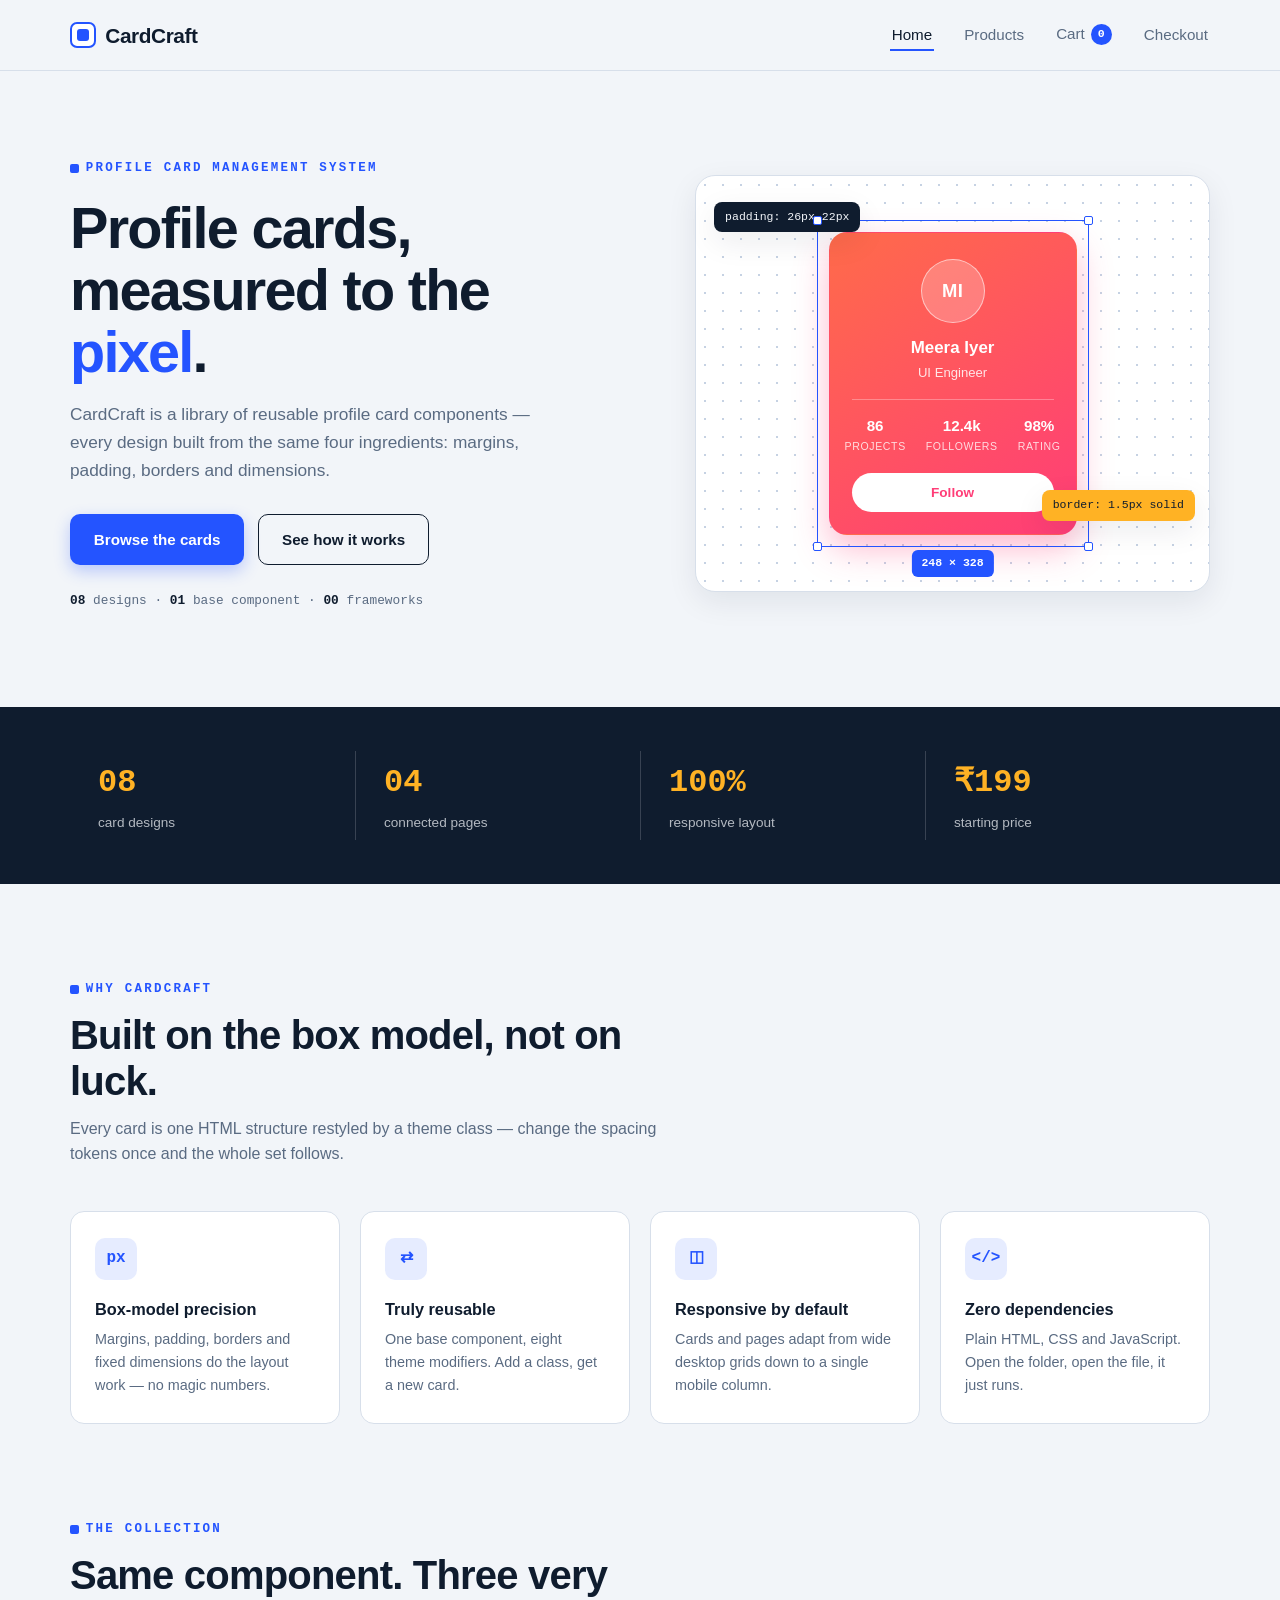
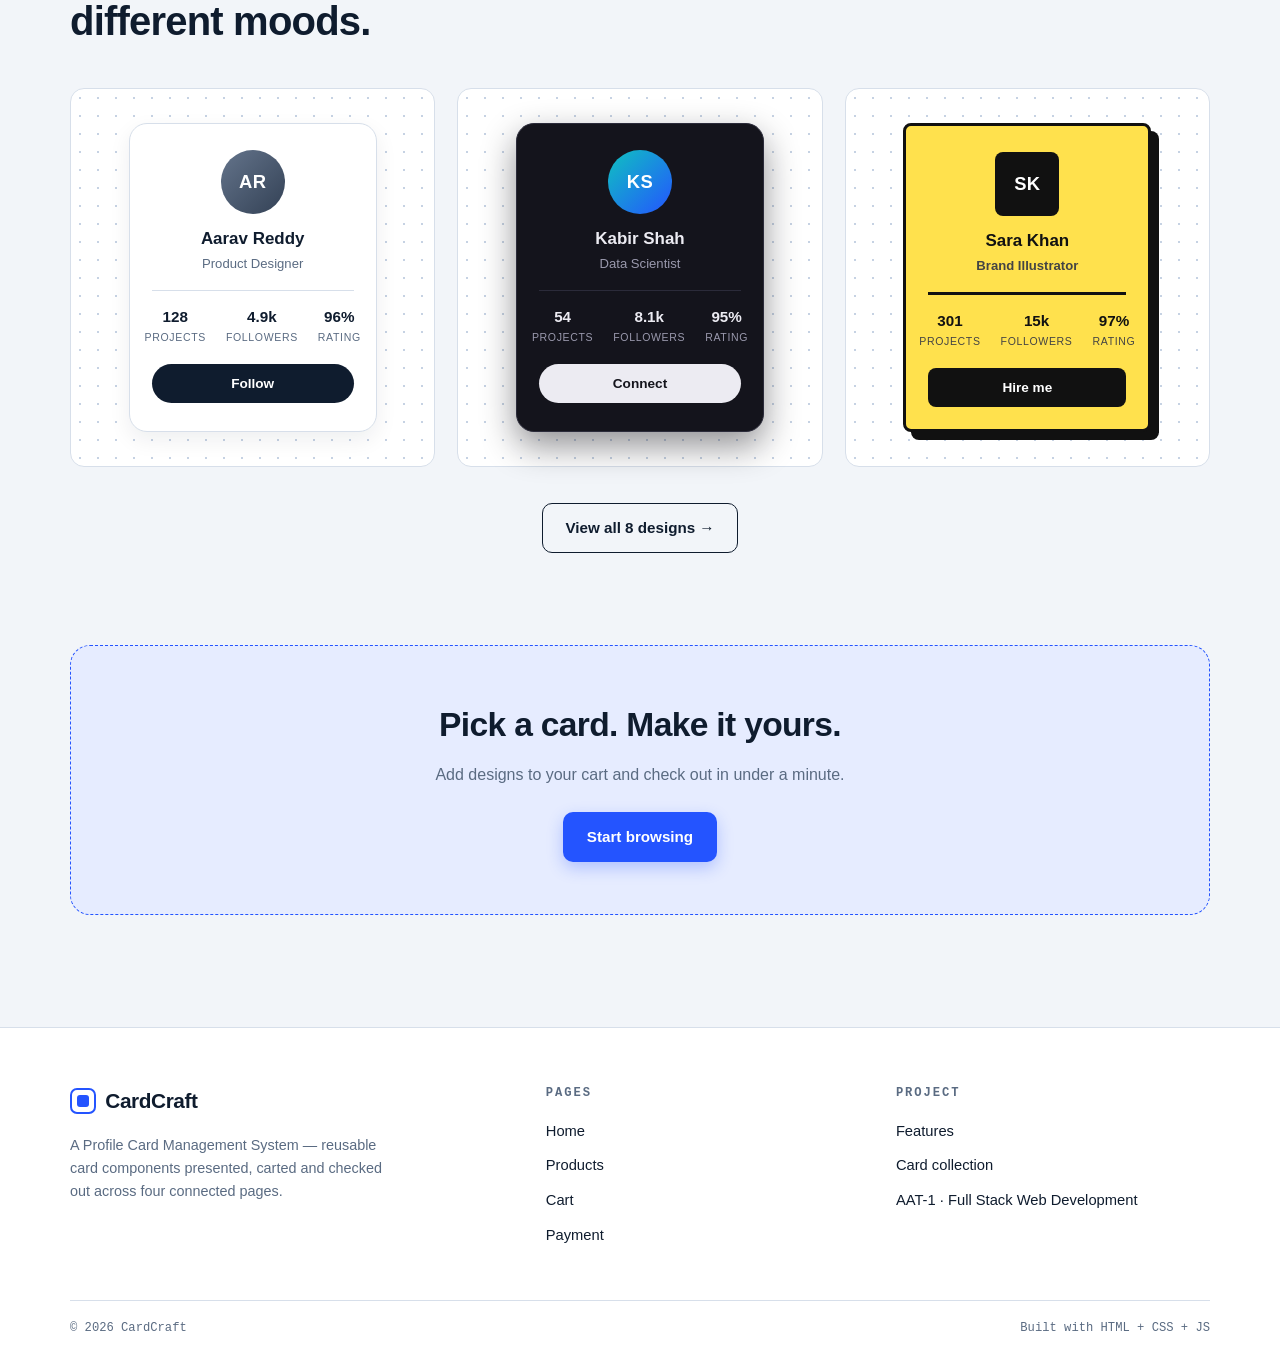
==== commit 657bf209: "Update index.html" ====
--- a/index.html
+++ b/index.html
@@ -167,6 +167,6 @@
   </footer>
 
   <div class="toast" id="toast" role="status" aria-live="polite"></div>
-  <script src="js/script.js" defer></script>
+  <script src="script.js" defer></script>
 </body>
 </html>
